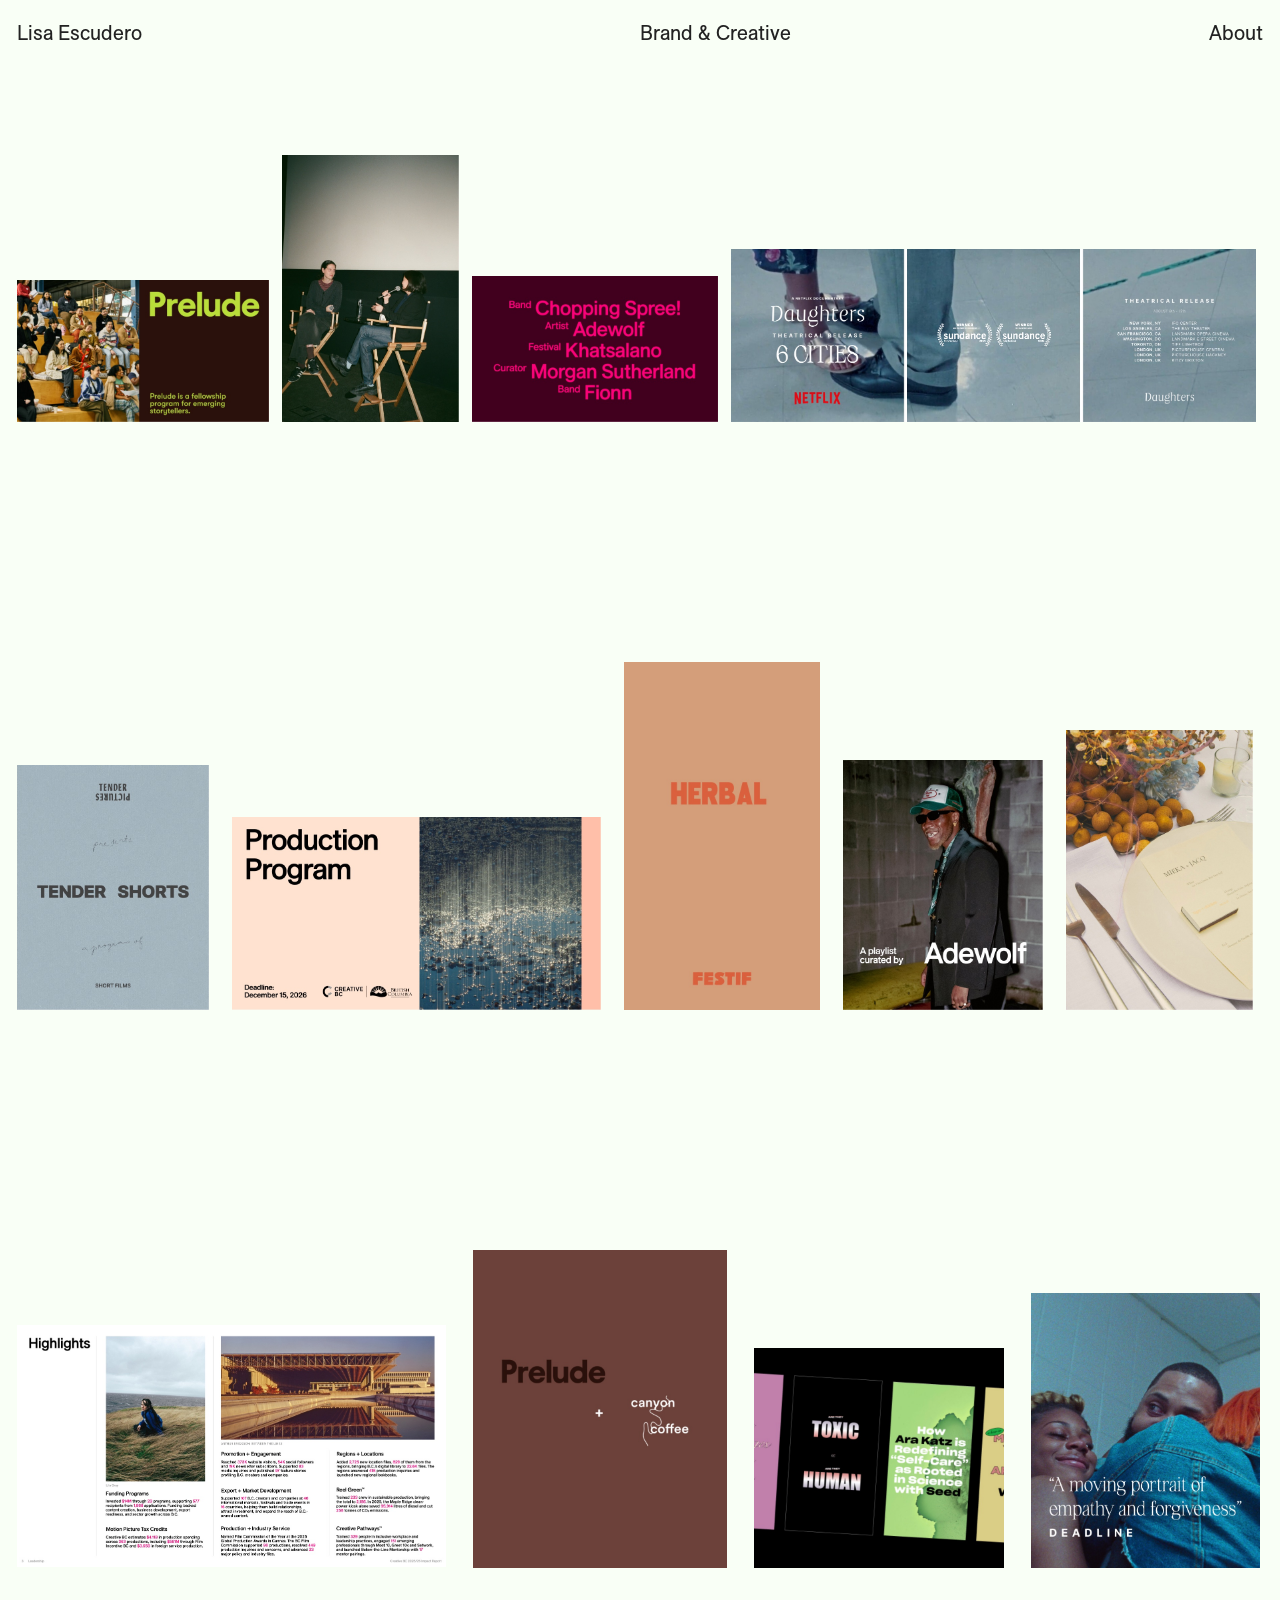
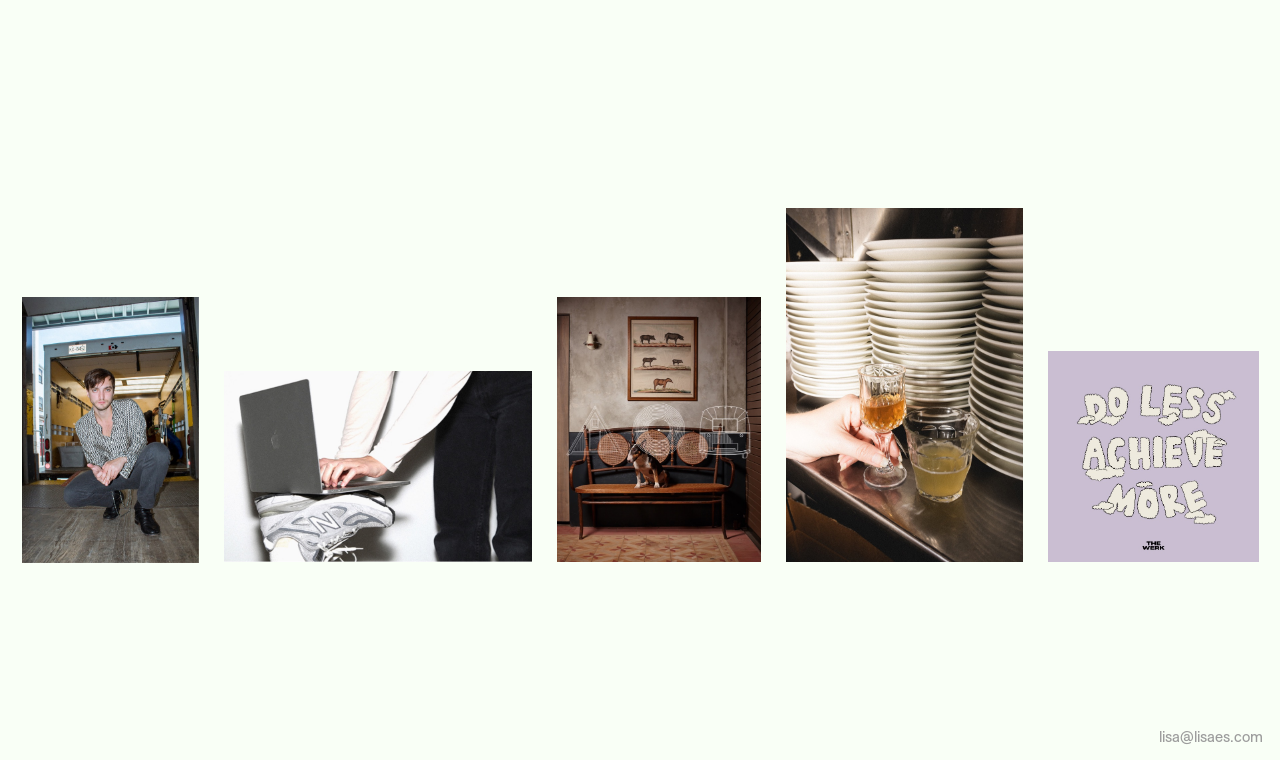
==== index.html @ 12e6ba8f "Publish site update" ====
<!doctype html>
<html lang="en">
<head>
  <meta charset="utf-8">
  <meta name="viewport" content="width=device-width, initial-scale=1">
  <meta name="robots" content="noindex, nofollow">
  <title>Lisa Escudero — Brand &amp; Creative</title>
  <meta name="description" content="Brand and creative work by Lisa Escudero.">
  <link rel="stylesheet" href="css/style.css">
</head>
<body>

  <header class="site-header">
    <a class="name" href="https://lisaes.com">Lisa Escudero</a>
    <span class="tagline">Brand &amp; Creative</span>
    <nav aria-label="Main">
      <a href="https://comms.lisaes.com/about.html">About</a>
    </nav>
  </header>

  <main>
    <!-- Tile positions mirror the Figma frame "creative.lisaes.com" (1280px wide).
         To change a tile, replace its file in images/ or edit its left/top/width/height. -->
    <div class="collage" style="aspect-ratio: 1280 / 2007.76">
      <figure class="tile" style="left:1.3281%;top:6.2258%;width:19.6875%;height:7.0726%"><img src="images/01-prelude-intro.jpg" alt="Prelude fellowship introduction card" loading="lazy"></figure>
      <figure class="tile" style="left:22.0312%;top:0.0000%;width:13.8125%;height:13.2815%"><img src="images/02-prelude-film-club.jpg" alt="Prelude Film Club conversation on stage" loading="lazy"></figure>
      <figure class="tile" style="left:36.8594%;top:6.0266%;width:19.2188%;height:7.2718%"><img src="images/03-curated-by.jpg" alt="Curated By lineup graphic" loading="lazy"></figure>
      <figure class="tile" style="left:57.0938%;top:4.6818%;width:41.0156%;height:8.6146%"><img src="images/04-daughters.jpg" alt="DAUGHTERS theatrical release grid" loading="lazy"></figure>
      <figure class="tile" style="left:1.3281%;top:30.3821%;width:14.9641%;height:12.2086%"><img src="images/05-tender-shorts.jpg" alt="Tender Shorts poster" loading="lazy"></figure>
      <figure class="tile" style="left:18.0891%;top:32.9721%;width:28.8602%;height:9.6137%"><img src="images/06-production-program.jpg" alt="Creative BC Production Program announcement" loading="lazy"></figure>
      <figure class="tile" style="left:48.7461%;top:25.2520%;width:15.3125%;height:17.3327%"><img src="images/07-festif.jpg" alt="Festif Herbal amaro post" loading="lazy"></figure>
      <figure class="tile" style="left:65.8555%;top:30.1331%;width:15.6547%;height:12.4756%"><img src="images/08-adewolf.jpg" alt="A playlist curated by Adewolf" loading="lazy"></figure>
      <figure class="tile" style="left:83.3078%;top:28.6389%;width:14.6148%;height:13.9698%"><img src="images/09-wedding-table.jpg" alt="Wedding place setting with minimal stationery" loading="lazy"></figure>
      <figure class="tile" style="left:1.3281%;top:58.2978%;width:33.5055%;height:12.0154%"><img src="images/10-impact-report.jpg" alt="Creative BC 2025/26 Impact Report highlights spread" loading="lazy"></figure>
      <figure class="tile" style="left:36.9430%;top:54.5623%;width:19.8438%;height:15.8385%"><img src="images/11-prelude-canyon.jpg" alt="Prelude and Canyon Coffee announcement" loading="lazy"></figure>
      <figure class="tile" style="left:58.8961%;top:59.4434%;width:19.5312%;height:10.9575%"><img src="images/12-the-werk.jpg" alt="The Werk social posts" loading="lazy"></figure>
      <figure class="tile" style="left:80.5367%;top:56.7040%;width:17.8906%;height:13.6969%"><img src="images/13-deadline.jpg" alt="Deadline review quote over a film still" loading="lazy"></figure>
      <figure class="tile" style="left:1.7188%;top:86.7873%;width:13.8180%;height:13.2127%"><img src="images/14-photographer.jpg" alt="Portrait crouching in a loading dock" loading="lazy"></figure>
      <figure class="tile" style="left:17.4898%;top:90.4730%;width:24.0625%;height:9.5131%"><img src="images/15-laptop.jpg" alt="Laptop on knees with sneakers" loading="lazy"></figure>
      <figure class="tile" style="left:43.5055%;top:86.7873%;width:15.9375%;height:13.1988%"><img src="images/16-portrait.jpg" alt="Portrait in a dining room" loading="lazy"></figure>
      <figure class="tile" style="left:61.3961%;top:82.3545%;width:18.5156%;height:17.6316%"><img src="images/17-canyon-coffee-apero.jpg" alt="Chloe Cooks x Canyon Coffee apero in Echo Park" loading="lazy"></figure>
      <figure class="tile" style="left:81.8648%;top:89.4768%;width:16.4844%;height:10.5092%"><img src="images/18-do-less.jpg" alt="Do Less, Achieve More graphic" loading="lazy"></figure>
    </div>
  </main>

  <footer class="site-footer">
    <a class="email" href="mailto:lisa@lisaes.com">lisa@lisaes.com</a>
  </footer>

</body>
</html>
---- css/style.css ----
/* ==========================================================
   Lisa Escudero — Brand & Creative (creative.lisaes.com)
   ========================================================== */

@font-face {
  font-family: "ES Allianz";
  src: url("ESAllianz-Regular.woff") format("woff");
  font-weight: 400;
  font-display: swap;
}
@font-face {
  font-family: "ES Allianz";
  src: url("ESAllianz-Medium.woff") format("woff");
  font-weight: 500 700;
  font-display: swap;
}

:root {
  --ink: #222;
  --muted: #9c9c9c;
  --rule: #d4d4d4;
  --bg: #f9fff6;        /* PEF / Eggshell */
  --small: 15px;
  --font: "ES Allianz", "Helvetica Neue", Helvetica, Arial, sans-serif;
}

*, *::before, *::after { box-sizing: border-box; }

body {
  margin: 0;
  background: var(--bg);
  color: var(--ink);
  font: 20px/1.2 var(--font);
  letter-spacing: 0;
  -webkit-font-smoothing: antialiased;
}

a { color: inherit; text-decoration: none; }
a:hover { text-decoration: underline; text-underline-offset: 3px; }
img { display: block; max-width: 100%; }

/* Header — same layout as comms: name | tagline on the centre line | nav */
.site-header {
  position: sticky; top: 0; z-index: 10;
  display: flex; align-items: center;
  height: 66px; padding: 0 17px;
  background: var(--bg);
}
.site-header .name    { flex: 0 0 50%; }
.site-header .tagline { flex: 1; }
.site-header nav      { display: flex; gap: 52px; }
.site-header nav a[aria-current="page"] { text-decoration: underline; text-underline-offset: 3px; }

/* Collage: every tile is placed exactly as in the Figma frame, scaled to the window width */
main { padding-top: calc(89 / 1280 * 100vw); }
.collage { position: relative; width: 100%; }
.tile { position: absolute; margin: 0; }
.tile img { width: 100%; height: 100%; object-fit: cover; }

.site-footer {
  display: flex; justify-content: flex-end;
  padding: calc(165 / 1280 * 100vw) 17px 14px;
  font-size: var(--small);
}
.site-footer .email { color: var(--muted); }

/* Phones: switch to a simple two-column grid */
@media (max-width: 760px) {
  body { font-size: 18px; }
  .site-header { padding: 0 16px; justify-content: space-between; }
  .site-header .name { flex: none; }
  .site-header .tagline { display: none; }
  .site-header nav { gap: 24px; }
  main { padding: 24px 16px 0; }
  .collage {
    aspect-ratio: auto !important;
    display: grid; grid-template-columns: 1fr 1fr; gap: 16px; align-items: end;
  }
  .tile { position: static; width: auto !important; height: auto !important; }
  .tile img { height: auto; }
  .site-footer { padding: 72px 16px 14px; }
}
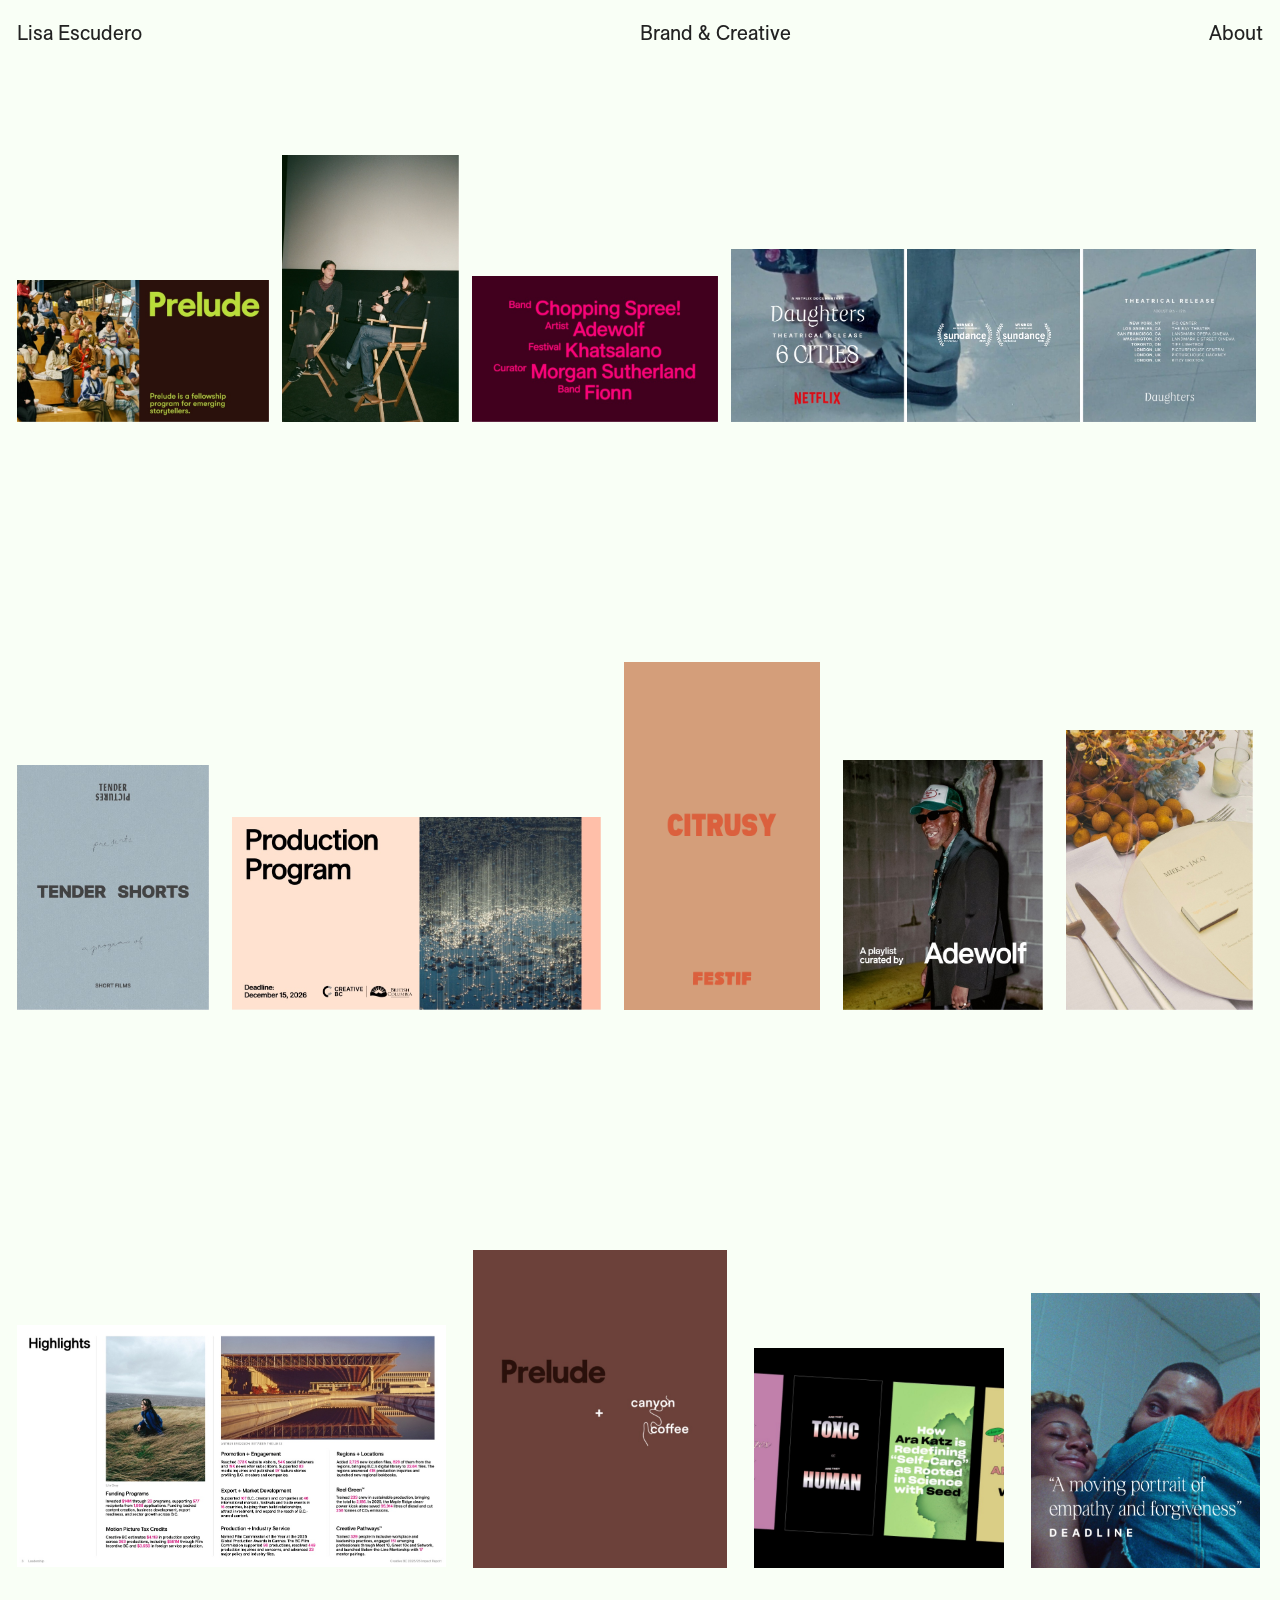
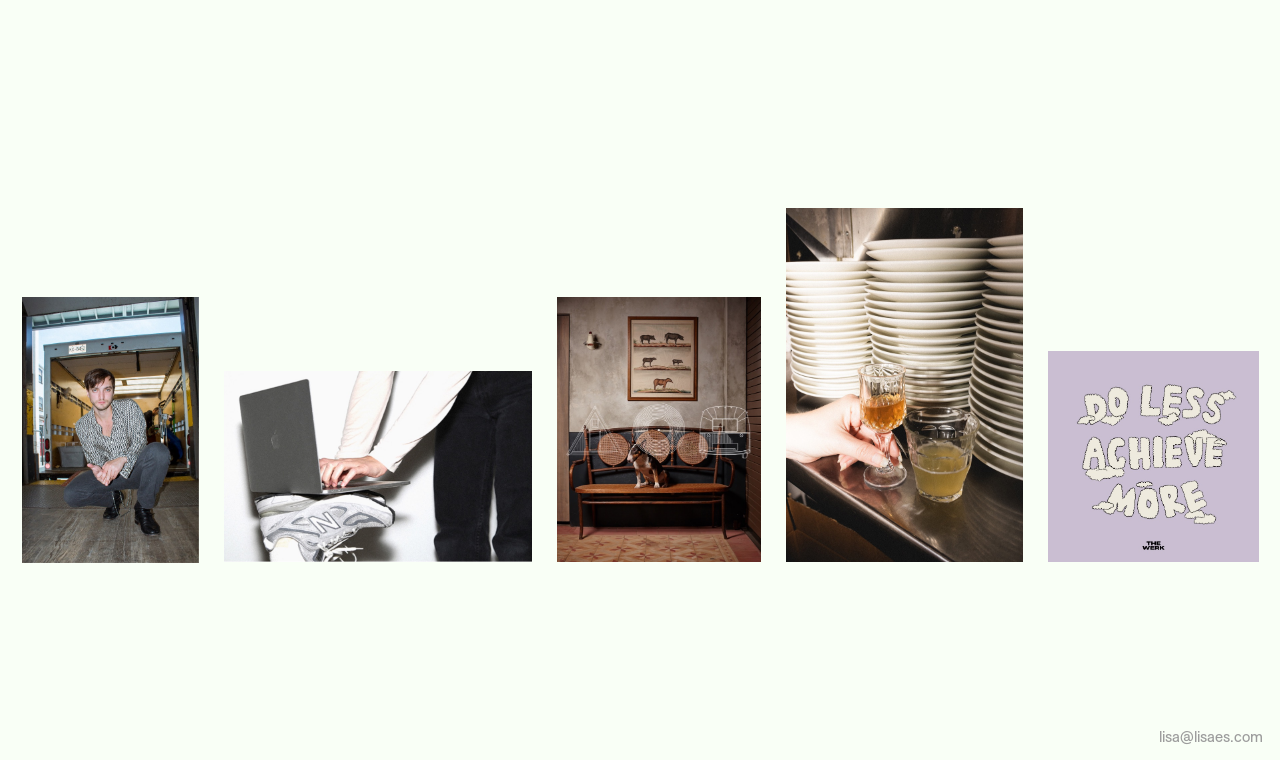
==== commit 1c4f73a7: "Publish site update" ====
--- a/index.html
+++ b/index.html
@@ -11,10 +11,10 @@
 <body>
 
   <header class="site-header">
-    <a class="name" href="https://lisaes.com">Lisa Escudero</a>
+    <a class="name" href="/">Lisa Escudero</a>
     <span class="tagline">Brand &amp; Creative</span>
     <nav aria-label="Main">
-      <a href="https://comms.lisaes.com/about.html">About</a>
+      <a href="about.html">About</a>
     </nav>
   </header>
 
@@ -28,7 +28,7 @@
       <figure class="tile" style="left:57.0938%;top:4.6818%;width:41.0156%;height:8.6146%"><img src="images/04-daughters.jpg" alt="DAUGHTERS theatrical release grid" loading="lazy"></figure>
       <figure class="tile" style="left:1.3281%;top:30.3821%;width:14.9641%;height:12.2086%"><img src="images/05-tender-shorts.jpg" alt="Tender Shorts poster" loading="lazy"></figure>
       <figure class="tile" style="left:18.0891%;top:32.9721%;width:28.8602%;height:9.6137%"><img src="images/06-production-program.jpg" alt="Creative BC Production Program announcement" loading="lazy"></figure>
-      <figure class="tile" style="left:48.7461%;top:25.2520%;width:15.3125%;height:17.3327%"><img src="images/07-festif.jpg" alt="Festif Herbal amaro post" loading="lazy"></figure>
+      <figure class="tile" style="left:48.7461%;top:25.2520%;width:15.3125%;height:17.3327%"><img src="images/07-festif.gif" alt="Festif Herbal amaro post" loading="lazy"></figure>
       <figure class="tile" style="left:65.8555%;top:30.1331%;width:15.6547%;height:12.4756%"><img src="images/08-adewolf.jpg" alt="A playlist curated by Adewolf" loading="lazy"></figure>
       <figure class="tile" style="left:83.3078%;top:28.6389%;width:14.6148%;height:13.9698%"><img src="images/09-wedding-table.jpg" alt="Wedding place setting with minimal stationery" loading="lazy"></figure>
       <figure class="tile" style="left:1.3281%;top:58.2978%;width:33.5055%;height:12.0154%"><img src="images/10-impact-report.jpg" alt="Creative BC 2025/26 Impact Report highlights spread" loading="lazy"></figure>
--- a/css/style.css
+++ b/css/style.css
@@ -12,6 +12,14 @@
   font-family: "ES Allianz";
   src: url("ESAllianz-Medium.woff") format("woff");
   font-weight: 500 700;
+  font-display: swap;
+}
+
+@font-face {
+  font-family: "ES Allianz";
+  src: url("ESAllianz-Italic.ttf") format("truetype");
+  font-weight: 400;
+  font-style: italic;
   font-display: swap;
 }
 
@@ -69,7 +77,8 @@
   body { font-size: 18px; }
   .site-header { padding: 0 16px; justify-content: space-between; }
   .site-header .name { flex: none; }
-  .site-header .tagline { display: none; }
+  .site-header { gap: 12px; font-size: 16px; }
+  .site-header .tagline { flex: 1; text-align: center; }
   .site-header nav { gap: 24px; }
   main { padding: 24px 16px 0; }
   .collage {
@@ -80,3 +89,27 @@
   .tile img { height: auto; }
   .site-footer { padding: 72px 16px 14px; }
 }
+
+/* ---------- About page (matches the Figma frame "creative.lisaes.com/about") ---------- */
+.about .section {
+  display: grid;
+  grid-template-columns: 50% 1fr;
+  padding: 106px 11px 120px;
+  margin: 0 -11px;
+}
+.about { padding-left: 11px; padding-right: 11px; }
+.about .section + .section { border-top: 1px solid var(--rule); }
+.labels { display: flex; flex-direction: column; gap: 14px; align-items: flex-start; }
+.label { display: inline-flex; align-items: center; gap: 9px; font-size: var(--small); }
+.label::before { content: ""; width: 7px; height: 7px; background: #7a1e1e; flex: none; }
+.label-sand::before { background: #e6d9b3; }
+.cv-list, .plain-list { list-style: none; margin: 0; padding: 0; }
+.cv-list li { font-size: 18px; line-height: 2; }
+.plain-list li { font-size: 20px; line-height: 1.2; }
+.muted { color: var(--muted); }
+.site-header .tagline:hover { text-decoration: underline; text-underline-offset: 3px; }
+
+@media (max-width: 760px) {
+  .about .section { grid-template-columns: 1fr; row-gap: 24px; padding: 56px 16px 64px; margin: 0 -16px; }
+  .about { padding-left: 16px; padding-right: 16px; }
+}
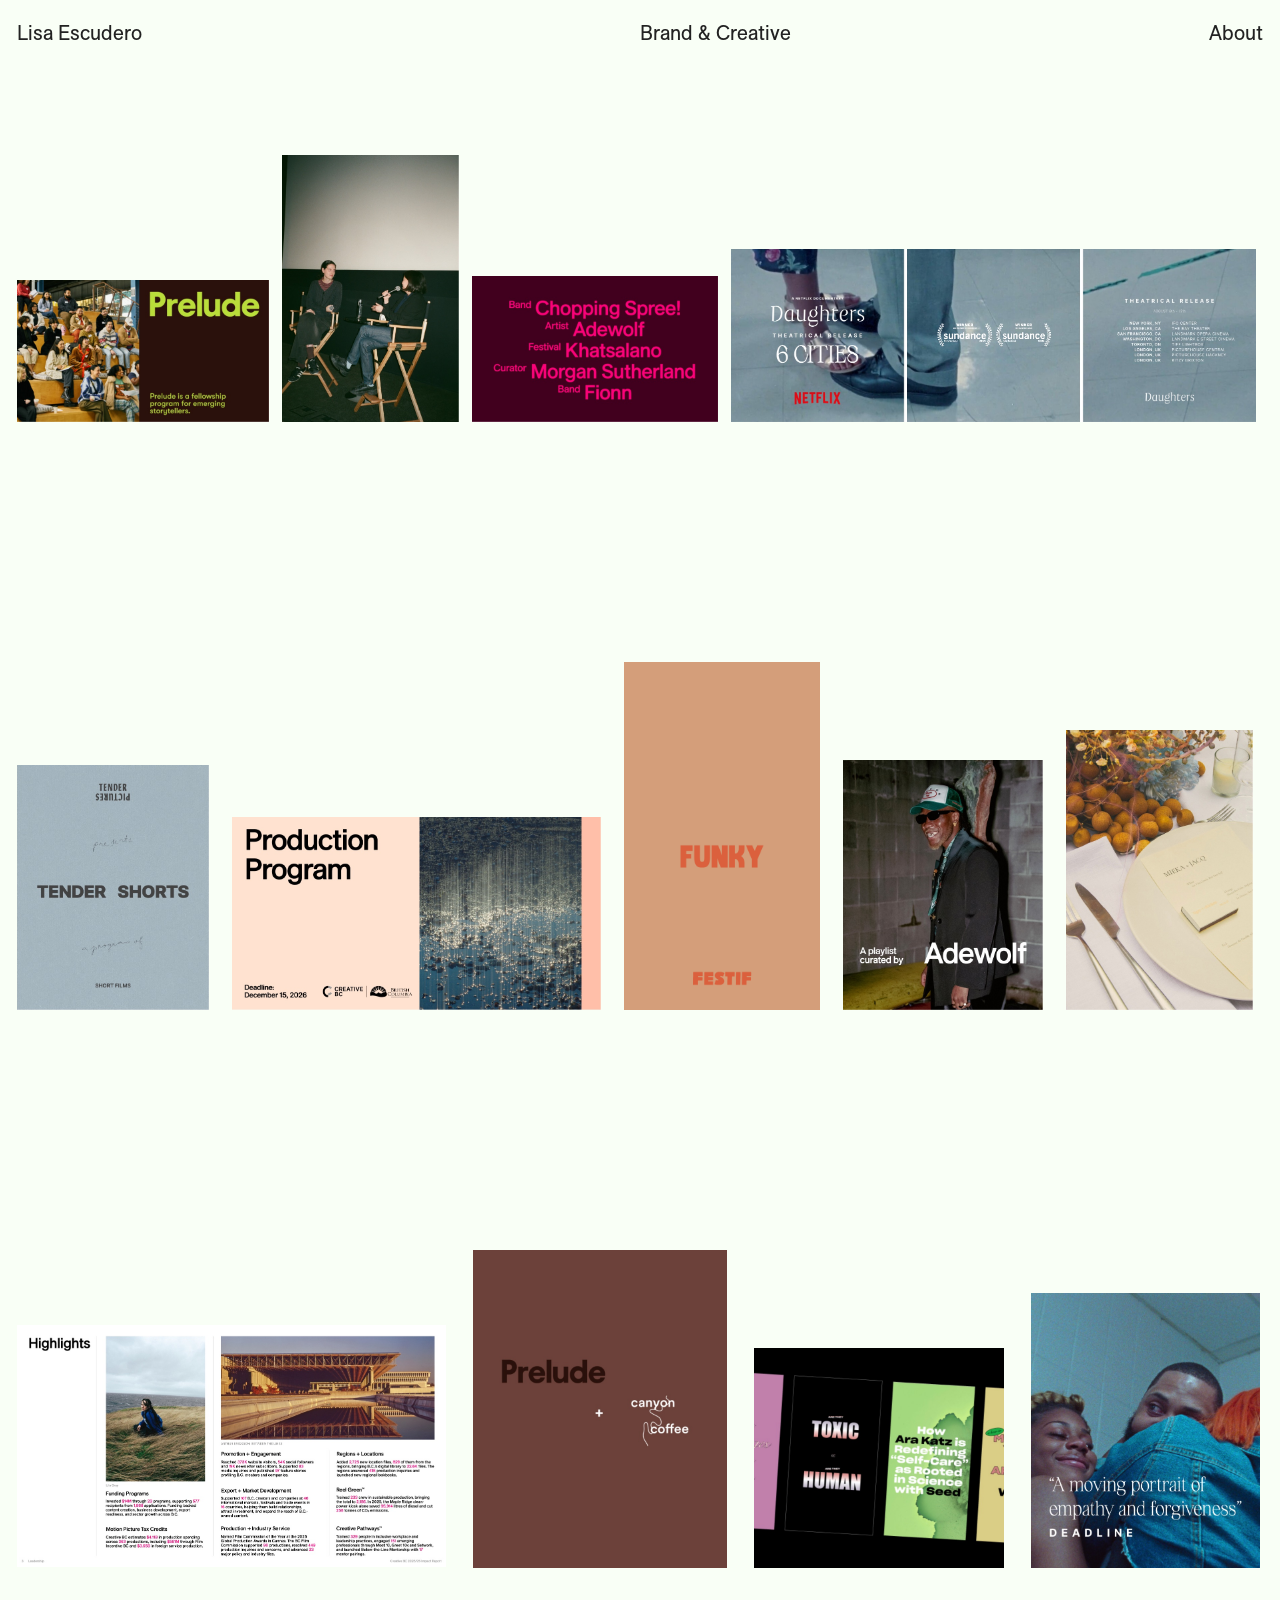
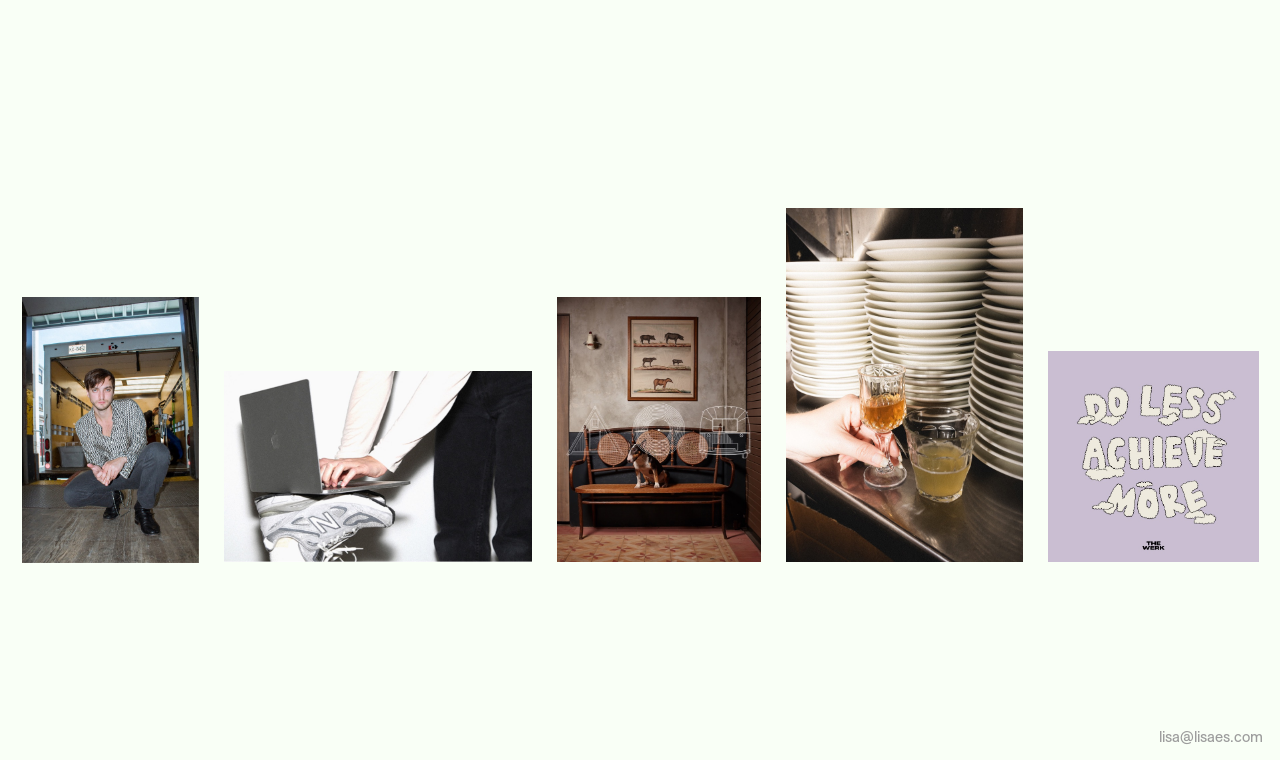
==== commit 9b57270b: "Publish site update" ====
--- a/index.html
+++ b/index.html
@@ -19,27 +19,26 @@
   </header>
 
   <main>
-    <!-- Tile positions mirror the Figma frame "creative.lisaes.com" (1280px wide).
-         To change a tile, replace its file in images/ or edit its left/top/width/height. -->
+    <!-- Generated by tools/make-collage.py — edit descriptions in descriptions.txt -->
     <div class="collage" style="aspect-ratio: 1280 / 2007.76">
-      <figure class="tile" style="left:1.3281%;top:6.2258%;width:19.6875%;height:7.0726%"><img src="images/01-prelude-intro.jpg" alt="Prelude fellowship introduction card" loading="lazy"></figure>
-      <figure class="tile" style="left:22.0312%;top:0.0000%;width:13.8125%;height:13.2815%"><img src="images/02-prelude-film-club.jpg" alt="Prelude Film Club conversation on stage" loading="lazy"></figure>
-      <figure class="tile" style="left:36.8594%;top:6.0266%;width:19.2188%;height:7.2718%"><img src="images/03-curated-by.jpg" alt="Curated By lineup graphic" loading="lazy"></figure>
-      <figure class="tile" style="left:57.0938%;top:4.6818%;width:41.0156%;height:8.6146%"><img src="images/04-daughters.jpg" alt="DAUGHTERS theatrical release grid" loading="lazy"></figure>
-      <figure class="tile" style="left:1.3281%;top:30.3821%;width:14.9641%;height:12.2086%"><img src="images/05-tender-shorts.jpg" alt="Tender Shorts poster" loading="lazy"></figure>
-      <figure class="tile" style="left:18.0891%;top:32.9721%;width:28.8602%;height:9.6137%"><img src="images/06-production-program.jpg" alt="Creative BC Production Program announcement" loading="lazy"></figure>
-      <figure class="tile" style="left:48.7461%;top:25.2520%;width:15.3125%;height:17.3327%"><img src="images/07-festif.gif" alt="Festif Herbal amaro post" loading="lazy"></figure>
-      <figure class="tile" style="left:65.8555%;top:30.1331%;width:15.6547%;height:12.4756%"><img src="images/08-adewolf.jpg" alt="A playlist curated by Adewolf" loading="lazy"></figure>
-      <figure class="tile" style="left:83.3078%;top:28.6389%;width:14.6148%;height:13.9698%"><img src="images/09-wedding-table.jpg" alt="Wedding place setting with minimal stationery" loading="lazy"></figure>
-      <figure class="tile" style="left:1.3281%;top:58.2978%;width:33.5055%;height:12.0154%"><img src="images/10-impact-report.jpg" alt="Creative BC 2025/26 Impact Report highlights spread" loading="lazy"></figure>
-      <figure class="tile" style="left:36.9430%;top:54.5623%;width:19.8438%;height:15.8385%"><img src="images/11-prelude-canyon.jpg" alt="Prelude and Canyon Coffee announcement" loading="lazy"></figure>
-      <figure class="tile" style="left:58.8961%;top:59.4434%;width:19.5312%;height:10.9575%"><img src="images/12-the-werk.jpg" alt="The Werk social posts" loading="lazy"></figure>
-      <figure class="tile" style="left:80.5367%;top:56.7040%;width:17.8906%;height:13.6969%"><img src="images/13-deadline.jpg" alt="Deadline review quote over a film still" loading="lazy"></figure>
-      <figure class="tile" style="left:1.7188%;top:86.7873%;width:13.8180%;height:13.2127%"><img src="images/14-photographer.jpg" alt="Portrait crouching in a loading dock" loading="lazy"></figure>
-      <figure class="tile" style="left:17.4898%;top:90.4730%;width:24.0625%;height:9.5131%"><img src="images/15-laptop.jpg" alt="Laptop on knees with sneakers" loading="lazy"></figure>
-      <figure class="tile" style="left:43.5055%;top:86.7873%;width:15.9375%;height:13.1988%"><img src="images/16-portrait.jpg" alt="Portrait in a dining room" loading="lazy"></figure>
-      <figure class="tile" style="left:61.3961%;top:82.3545%;width:18.5156%;height:17.6316%"><img src="images/17-canyon-coffee-apero.jpg" alt="Chloe Cooks x Canyon Coffee apero in Echo Park" loading="lazy"></figure>
-      <figure class="tile" style="left:81.8648%;top:89.4768%;width:16.4844%;height:10.5092%"><img src="images/18-do-less.jpg" alt="Do Less, Achieve More graphic" loading="lazy"></figure>
+      <a class="tile" href="images/01-prelude-intro.jpg" style="left:1.3281%;top:6.2258%;width:19.6875%;height:7.0726%" data-index="0" data-description=""><img src="images/01-prelude-intro.jpg" alt="Prelude fellowship introduction card" loading="lazy"></a>
+      <a class="tile" href="images/02-prelude-film-club.jpg" style="left:22.0312%;top:0.0000%;width:13.8125%;height:13.2815%" data-index="1" data-description=""><img src="images/02-prelude-film-club.jpg" alt="Prelude Film Club conversation on stage" loading="lazy"></a>
+      <a class="tile" href="images/03-curated-by.jpg" style="left:36.8594%;top:6.0266%;width:19.2188%;height:7.2718%" data-index="2" data-description=""><img src="images/03-curated-by.jpg" alt="Curated By lineup graphic" loading="lazy"></a>
+      <a class="tile" href="images/04-daughters.jpg" style="left:57.0938%;top:4.6818%;width:41.0156%;height:8.6146%" data-index="3" data-description=""><img src="images/04-daughters.jpg" alt="DAUGHTERS theatrical release grid" loading="lazy"></a>
+      <a class="tile" href="images/05-tender-shorts.jpg" style="left:1.3281%;top:30.3821%;width:14.9641%;height:12.2086%" data-index="4" data-description=""><img src="images/05-tender-shorts.jpg" alt="Tender Shorts poster" loading="lazy"></a>
+      <a class="tile" href="images/06-production-program.jpg" style="left:18.0891%;top:32.9721%;width:28.8602%;height:9.6137%" data-index="5" data-description=""><img src="images/06-production-program.jpg" alt="Creative BC Production Program announcement" loading="lazy"></a>
+      <a class="tile" href="images/07-festif.gif" style="left:48.7461%;top:25.2520%;width:15.3125%;height:17.3327%" data-index="6" data-description=""><img src="images/07-festif.gif" alt="Festif amaro flavours animation" loading="lazy"></a>
+      <a class="tile" href="images/08-adewolf.jpg" style="left:65.8555%;top:30.1331%;width:15.6547%;height:12.4756%" data-index="7" data-description=""><img src="images/08-adewolf.jpg" alt="A playlist curated by Adewolf" loading="lazy"></a>
+      <a class="tile" href="images/09-wedding-table.jpg" style="left:83.3078%;top:28.6389%;width:14.6148%;height:13.9698%" data-index="8" data-description=""><img src="images/09-wedding-table.jpg" alt="Wedding place setting with minimal stationery" loading="lazy"></a>
+      <a class="tile" href="images/10-impact-report.jpg" style="left:1.3281%;top:58.2978%;width:33.5055%;height:12.0154%" data-index="9" data-description=""><img src="images/10-impact-report.jpg" alt="Creative BC 2025/26 Impact Report highlights spread" loading="lazy"></a>
+      <a class="tile" href="images/11-prelude-canyon.jpg" style="left:36.9430%;top:54.5623%;width:19.8438%;height:15.8385%" data-index="10" data-description=""><img src="images/11-prelude-canyon.jpg" alt="Prelude and Canyon Coffee announcement" loading="lazy"></a>
+      <a class="tile" href="images/12-the-werk.jpg" style="left:58.8961%;top:59.4434%;width:19.5312%;height:10.9575%" data-index="11" data-description=""><img src="images/12-the-werk.jpg" alt="The Werk social posts" loading="lazy"></a>
+      <a class="tile" href="images/13-deadline.jpg" style="left:80.5367%;top:56.7040%;width:17.8906%;height:13.6969%" data-index="12" data-description=""><img src="images/13-deadline.jpg" alt="Deadline review quote over a film still" loading="lazy"></a>
+      <a class="tile" href="images/14-photographer.jpg" style="left:1.7188%;top:86.7873%;width:13.8180%;height:13.2127%" data-index="13" data-description=""><img src="images/14-photographer.jpg" alt="Portrait crouching in a loading dock" loading="lazy"></a>
+      <a class="tile" href="images/15-laptop.jpg" style="left:17.4898%;top:90.4730%;width:24.0625%;height:9.5131%" data-index="14" data-description=""><img src="images/15-laptop.jpg" alt="Laptop on knees with sneakers" loading="lazy"></a>
+      <a class="tile" href="images/16-portrait.jpg" style="left:43.5055%;top:86.7873%;width:15.9375%;height:13.1988%" data-index="15" data-description=""><img src="images/16-portrait.jpg" alt="Portrait in a dining room" loading="lazy"></a>
+      <a class="tile" href="images/17-canyon-coffee-apero.jpg" style="left:61.3961%;top:82.3545%;width:18.5156%;height:17.6316%" data-index="16" data-description=""><img src="images/17-canyon-coffee-apero.jpg" alt="Chloe Cooks x Canyon Coffee apero in Echo Park" loading="lazy"></a>
+      <a class="tile" href="images/18-do-less.jpg" style="left:81.8648%;top:89.4768%;width:16.4844%;height:10.5092%" data-index="17" data-description=""><img src="images/18-do-less.jpg" alt="Do Less, Achieve More graphic" loading="lazy"></a>
     </div>
   </main>
 
@@ -47,5 +46,6 @@
     <a class="email" href="mailto:lisa@lisaes.com">lisa@lisaes.com</a>
   </footer>
 
+  <script src="js/lightbox.js" defer></script>
 </body>
 </html>
--- a/css/style.css
+++ b/css/style.css
@@ -113,3 +113,68 @@
   .about .section { grid-template-columns: 1fr; row-gap: 24px; padding: 56px 16px 64px; margin: 0 -16px; }
   .about { padding-left: 16px; padding-right: 16px; }
 }
+
+/* ---------- Lightbox (Figma frame "CreativeLightbox") ---------- */
+.tile { display: block; cursor: zoom-in; }
+html.lb-open { overflow: hidden; }
+
+.lightbox {
+  position: fixed;
+  top: 66px; left: 0; right: 0; bottom: 0;   /* the site header stays visible above it */
+  z-index: 20;
+  background: var(--bg);
+}
+.lightbox[hidden] { display: none; }
+
+.lb-stage {
+  position: absolute;
+  top: 34px; bottom: 54px;                    /* image sits 100px from the top of the window */
+  left: 50px; right: 50px;
+  display: flex; justify-content: center; align-items: center;   /* tall images fill the height; wide ones sit centred */
+}
+.lb-figure { position: relative; margin: 0; }
+.lb-img {
+  display: block;
+  max-height: calc(100vh - 66px - 34px - 54px);   /* window minus header and top/bottom space */
+  max-width: calc(100vw - 2 * (185px + 19px + 50px)); /* leave room for the description */
+  width: auto; height: auto;
+  object-fit: contain;
+}
+.lb-caption {
+  position: absolute;
+  left: calc(100% + 19px);
+  bottom: 0;
+  width: 185px;
+  font-size: 16px;
+  line-height: 1.1;
+  color: #000;
+}
+
+.lb-prev, .lb-next, .lb-close {
+  position: absolute;
+  background: none; border: 0; padding: 0; margin: 0;
+  color: #c8c8c8;            /* Utility Colours / Mid-Grey */
+  cursor: pointer;
+  font: inherit;
+}
+.lb-prev, .lb-next { top: 50%; width: 44px; height: 44px; margin-top: -55px; display: grid; place-items: center; }
+.lb-prev { left: 0; }
+.lb-next { right: 0; }
+.lb-prev svg { transform: scaleX(-1); }
+.lb-prev:hover, .lb-next:hover, .lb-close:hover { color: var(--ink); }
+.lb-prev:focus-visible, .lb-next:focus-visible, .lb-close:focus-visible { outline: 1px solid var(--ink); outline-offset: 2px; }
+
+/* Close is not in the design, so it stays out of sight until reached by keyboard */
+.lb-close { top: 8px; right: 17px; font-size: var(--small); color: var(--muted); opacity: 0; }
+.lb-close:focus-visible { opacity: 1; }
+.lb-count { position: absolute; width: 1px; height: 1px; overflow: hidden; clip: rect(0 0 0 0); }
+
+@media (max-width: 760px) {
+  .lightbox { top: 66px; }
+  .lb-stage { left: 16px; right: 16px; top: 16px; bottom: 16px; align-items: center; }
+  .lb-figure { max-width: 100%; }
+  .lb-img { max-width: 100%; max-height: calc(100vh - 66px - 32px - 80px); }
+  .lb-caption { position: static; width: auto; margin-top: 12px; }
+  .lb-prev, .lb-next { margin-top: -22px; }
+  .lb-prev { left: -6px; } .lb-next { right: -6px; }
+}
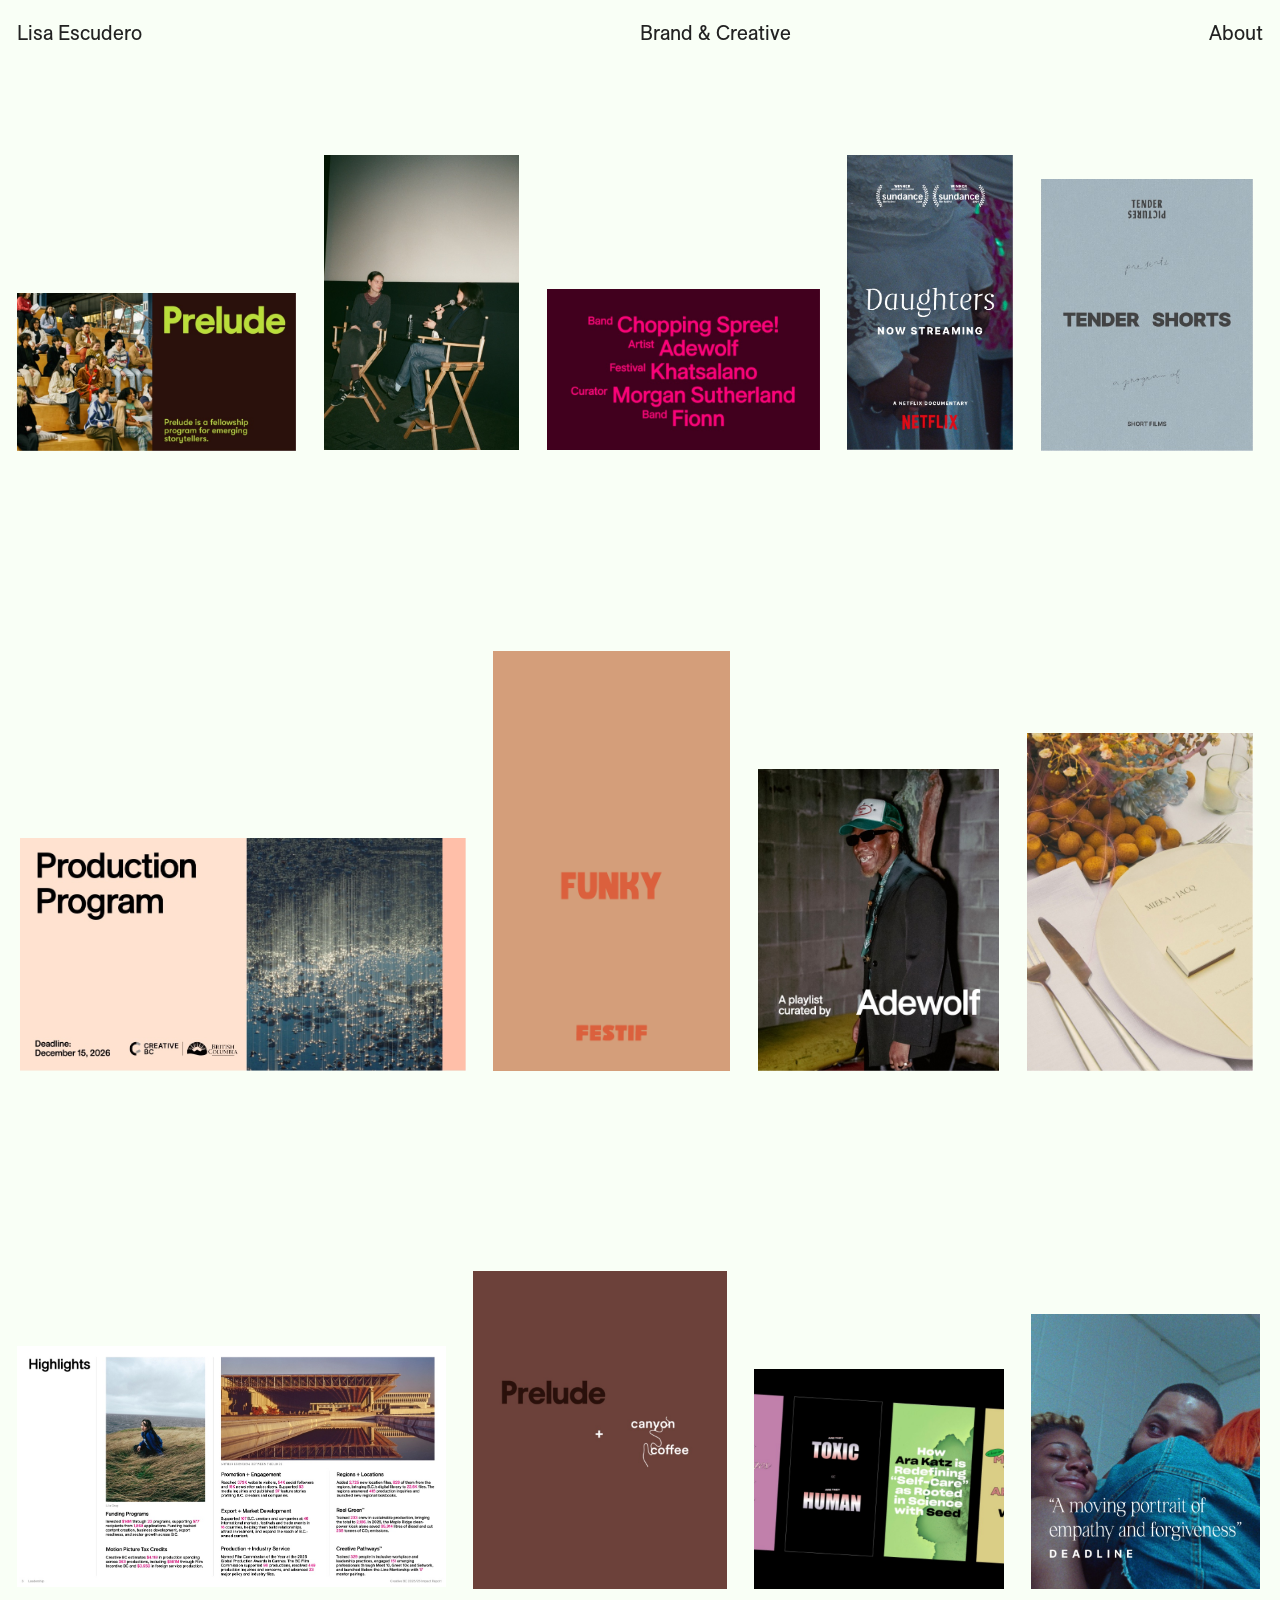
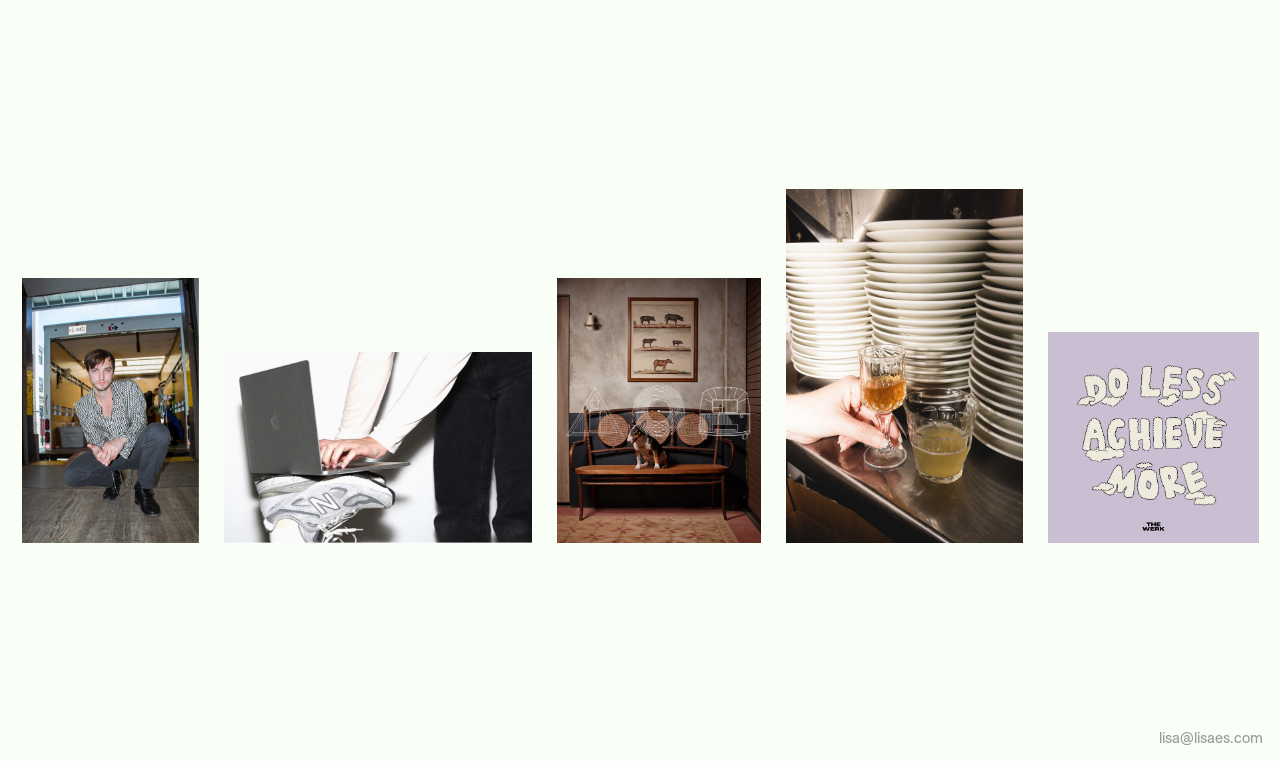
==== commit 69548aab: "Publish site update" ====
--- a/index.html
+++ b/index.html
@@ -5,6 +5,8 @@
   <meta name="viewport" content="width=device-width, initial-scale=1">
   <meta name="robots" content="noindex, nofollow">
   <title>Lisa Escudero — Brand &amp; Creative</title>
+  <link rel="icon" type="image/png" href="/images/favicon.png">
+  <link rel="apple-touch-icon" href="/images/apple-touch-icon.png">
   <meta name="description" content="Brand and creative work by Lisa Escudero.">
   <link rel="stylesheet" href="css/style.css">
 </head>
@@ -20,25 +22,25 @@
 
   <main>
     <!-- Generated by tools/make-collage.py — edit descriptions in descriptions.txt -->
-    <div class="collage" style="aspect-ratio: 1280 / 2007.76">
-      <a class="tile" href="images/01-prelude-intro.jpg" style="left:1.3281%;top:6.2258%;width:19.6875%;height:7.0726%" data-index="0" data-description=""><img src="images/01-prelude-intro.jpg" alt="Prelude fellowship introduction card" loading="lazy"></a>
-      <a class="tile" href="images/02-prelude-film-club.jpg" style="left:22.0312%;top:0.0000%;width:13.8125%;height:13.2815%" data-index="1" data-description=""><img src="images/02-prelude-film-club.jpg" alt="Prelude Film Club conversation on stage" loading="lazy"></a>
-      <a class="tile" href="images/03-curated-by.jpg" style="left:36.8594%;top:6.0266%;width:19.2188%;height:7.2718%" data-index="2" data-description=""><img src="images/03-curated-by.jpg" alt="Curated By lineup graphic" loading="lazy"></a>
-      <a class="tile" href="images/04-daughters.jpg" style="left:57.0938%;top:4.6818%;width:41.0156%;height:8.6146%" data-index="3" data-description=""><img src="images/04-daughters.jpg" alt="DAUGHTERS theatrical release grid" loading="lazy"></a>
-      <a class="tile" href="images/05-tender-shorts.jpg" style="left:1.3281%;top:30.3821%;width:14.9641%;height:12.2086%" data-index="4" data-description=""><img src="images/05-tender-shorts.jpg" alt="Tender Shorts poster" loading="lazy"></a>
-      <a class="tile" href="images/06-production-program.jpg" style="left:18.0891%;top:32.9721%;width:28.8602%;height:9.6137%" data-index="5" data-description=""><img src="images/06-production-program.jpg" alt="Creative BC Production Program announcement" loading="lazy"></a>
-      <a class="tile" href="images/07-festif.gif" style="left:48.7461%;top:25.2520%;width:15.3125%;height:17.3327%" data-index="6" data-description=""><img src="images/07-festif.gif" alt="Festif amaro flavours animation" loading="lazy"></a>
-      <a class="tile" href="images/08-adewolf.jpg" style="left:65.8555%;top:30.1331%;width:15.6547%;height:12.4756%" data-index="7" data-description=""><img src="images/08-adewolf.jpg" alt="A playlist curated by Adewolf" loading="lazy"></a>
-      <a class="tile" href="images/09-wedding-table.jpg" style="left:83.3078%;top:28.6389%;width:14.6148%;height:13.9698%" data-index="8" data-description=""><img src="images/09-wedding-table.jpg" alt="Wedding place setting with minimal stationery" loading="lazy"></a>
-      <a class="tile" href="images/10-impact-report.jpg" style="left:1.3281%;top:58.2978%;width:33.5055%;height:12.0154%" data-index="9" data-description=""><img src="images/10-impact-report.jpg" alt="Creative BC 2025/26 Impact Report highlights spread" loading="lazy"></a>
-      <a class="tile" href="images/11-prelude-canyon.jpg" style="left:36.9430%;top:54.5623%;width:19.8438%;height:15.8385%" data-index="10" data-description=""><img src="images/11-prelude-canyon.jpg" alt="Prelude and Canyon Coffee announcement" loading="lazy"></a>
-      <a class="tile" href="images/12-the-werk.jpg" style="left:58.8961%;top:59.4434%;width:19.5312%;height:10.9575%" data-index="11" data-description=""><img src="images/12-the-werk.jpg" alt="The Werk social posts" loading="lazy"></a>
-      <a class="tile" href="images/13-deadline.jpg" style="left:80.5367%;top:56.7040%;width:17.8906%;height:13.6969%" data-index="12" data-description=""><img src="images/13-deadline.jpg" alt="Deadline review quote over a film still" loading="lazy"></a>
-      <a class="tile" href="images/14-photographer.jpg" style="left:1.7188%;top:86.7873%;width:13.8180%;height:13.2127%" data-index="13" data-description=""><img src="images/14-photographer.jpg" alt="Portrait crouching in a loading dock" loading="lazy"></a>
-      <a class="tile" href="images/15-laptop.jpg" style="left:17.4898%;top:90.4730%;width:24.0625%;height:9.5131%" data-index="14" data-description=""><img src="images/15-laptop.jpg" alt="Laptop on knees with sneakers" loading="lazy"></a>
-      <a class="tile" href="images/16-portrait.jpg" style="left:43.5055%;top:86.7873%;width:15.9375%;height:13.1988%" data-index="15" data-description=""><img src="images/16-portrait.jpg" alt="Portrait in a dining room" loading="lazy"></a>
-      <a class="tile" href="images/17-canyon-coffee-apero.jpg" style="left:61.3961%;top:82.3545%;width:18.5156%;height:17.6316%" data-index="16" data-description=""><img src="images/17-canyon-coffee-apero.jpg" alt="Chloe Cooks x Canyon Coffee apero in Echo Park" loading="lazy"></a>
-      <a class="tile" href="images/18-do-less.jpg" style="left:81.8648%;top:89.4768%;width:16.4844%;height:10.5092%" data-index="17" data-description=""><img src="images/18-do-less.jpg" alt="Do Less, Achieve More graphic" loading="lazy"></a>
+    <div class="collage" style="aspect-ratio: 1280 / 1988.51">
+      <a class="tile" href="images/01-prelude-intro.jpg" style="left:1.3281%;top:6.9600%;width:21.8109%;height:7.9014%" data-index="0" data-description=""><img src="images/01-prelude-intro.jpg" alt="Prelude fellowship introduction card" loading="lazy"></a>
+      <a class="tile" href="images/02-prelude-film-club.jpg" style="left:25.2883%;top:0.0000%;width:15.2930%;height:14.8478%" data-index="1" data-description=""><img src="images/02-prelude-film-club.jpg" alt="Prelude Film Club conversation on stage" loading="lazy"></a>
+      <a class="tile" href="images/03-curated-by.jpg" style="left:42.7438%;top:6.7372%;width:21.3031%;height:8.1202%" data-index="2" data-description=""><img src="images/03-curated-by.jpg" alt="Curated By lineup graphic" loading="lazy"></a>
+      <a class="tile" href="images/04-daughters-now-streaming.jpg" style="left:66.1852%;top:0.0000%;width:12.9828%;height:14.8569%" data-index="3" data-description=""><img src="images/04-daughters-now-streaming.jpg" alt="DAUGHTERS now streaming on Netflix" loading="lazy"></a>
+      <a class="tile" href="images/05-tender-shorts.jpg" style="left:81.3227%;top:1.2250%;width:16.5680%;height:13.6479%" data-index="4" data-description=""><img src="images/05-tender-shorts.jpg" alt="Tender Shorts poster" loading="lazy"></a>
+      <a class="tile" href="images/06-production-program.jpg" style="left:1.5625%;top:34.3358%;width:34.8227%;height:11.7123%" data-index="5" data-description=""><img src="images/06-production-program.jpg" alt="Creative BC Production Program announcement" loading="lazy"></a>
+      <a class="tile" href="images/07-festif.gif" style="left:38.5539%;top:24.9307%;width:18.4641%;height:21.1299%" data-index="6" data-description=""><img src="images/07-festif.gif" alt="Festif amaro flavours animation" loading="lazy"></a>
+      <a class="tile" href="images/08-adewolf.jpg" style="left:59.1977%;top:30.8769%;width:18.8891%;height:15.1988%" data-index="7" data-description=""><img src="images/08-adewolf.jpg" alt="A playlist curated by Adewolf" loading="lazy"></a>
+      <a class="tile" href="images/09-wedding-table.jpg" style="left:80.2555%;top:29.0569%;width:17.6344%;height:17.0193%" data-index="8" data-description=""><img src="images/09-wedding-table.jpg" alt="Wedding place setting with minimal stationery" loading="lazy"></a>
+      <a class="tile" href="images/10-impact-report.jpg" style="left:1.3281%;top:59.9057%;width:33.5055%;height:12.1317%" data-index="9" data-description=""><img src="images/10-impact-report.jpg" alt="Creative BC 2025/26 Impact Report highlights spread" loading="lazy"></a>
+      <a class="tile" href="images/11-prelude-canyon.jpg" style="left:36.9430%;top:56.1340%;width:19.8438%;height:15.9919%" data-index="10" data-description=""><img src="images/11-prelude-canyon.jpg" alt="Prelude and Canyon Coffee announcement" loading="lazy"></a>
+      <a class="tile" href="images/12-the-werk.jpg" style="left:58.8961%;top:61.0623%;width:19.5312%;height:11.0636%" data-index="11" data-description=""><img src="images/12-the-werk.jpg" alt="The Werk social posts" loading="lazy"></a>
+      <a class="tile" href="images/13-deadline.jpg" style="left:80.5367%;top:58.2964%;width:17.8906%;height:13.8295%" data-index="12" data-description=""><img src="images/13-deadline.jpg" alt="Deadline review quote over a film still" loading="lazy"></a>
+      <a class="tile" href="images/14-photographer.jpg" style="left:1.7188%;top:86.6594%;width:13.8180%;height:13.3406%" data-index="13" data-description=""><img src="images/14-photographer.jpg" alt="Portrait crouching in a loading dock" loading="lazy"></a>
+      <a class="tile" href="images/15-laptop.jpg" style="left:17.4898%;top:90.3807%;width:24.0625%;height:9.6052%" data-index="14" data-description=""><img src="images/15-laptop.jpg" alt="Laptop on knees with sneakers" loading="lazy"></a>
+      <a class="tile" href="images/16-portrait.jpg" style="left:43.5055%;top:86.6594%;width:15.9375%;height:13.3266%" data-index="15" data-description=""><img src="images/16-portrait.jpg" alt="Portrait in a dining room" loading="lazy"></a>
+      <a class="tile" href="images/17-canyon-coffee-apero.jpg" style="left:61.3961%;top:82.1836%;width:18.5156%;height:17.8023%" data-index="16" data-description=""><img src="images/17-canyon-coffee-apero.jpg" alt="Chloe Cooks x Canyon Coffee apero in Echo Park" loading="lazy"></a>
+      <a class="tile" href="images/18-do-less.jpg" style="left:81.8648%;top:89.3750%;width:16.4844%;height:10.6110%" data-index="17" data-description=""><img src="images/18-do-less.jpg" alt="Do Less, Achieve More graphic" loading="lazy"></a>
     </div>
   </main>
 
--- a/css/style.css
+++ b/css/style.css
@@ -67,7 +67,7 @@
 
 .site-footer {
   display: flex; justify-content: flex-end;
-  padding: calc(165 / 1280 * 100vw) 17px 14px;
+  padding: calc(185 / 1280 * 100vw) 17px 14px;
   font-size: var(--small);
 }
 .site-footer .email { color: var(--muted); }
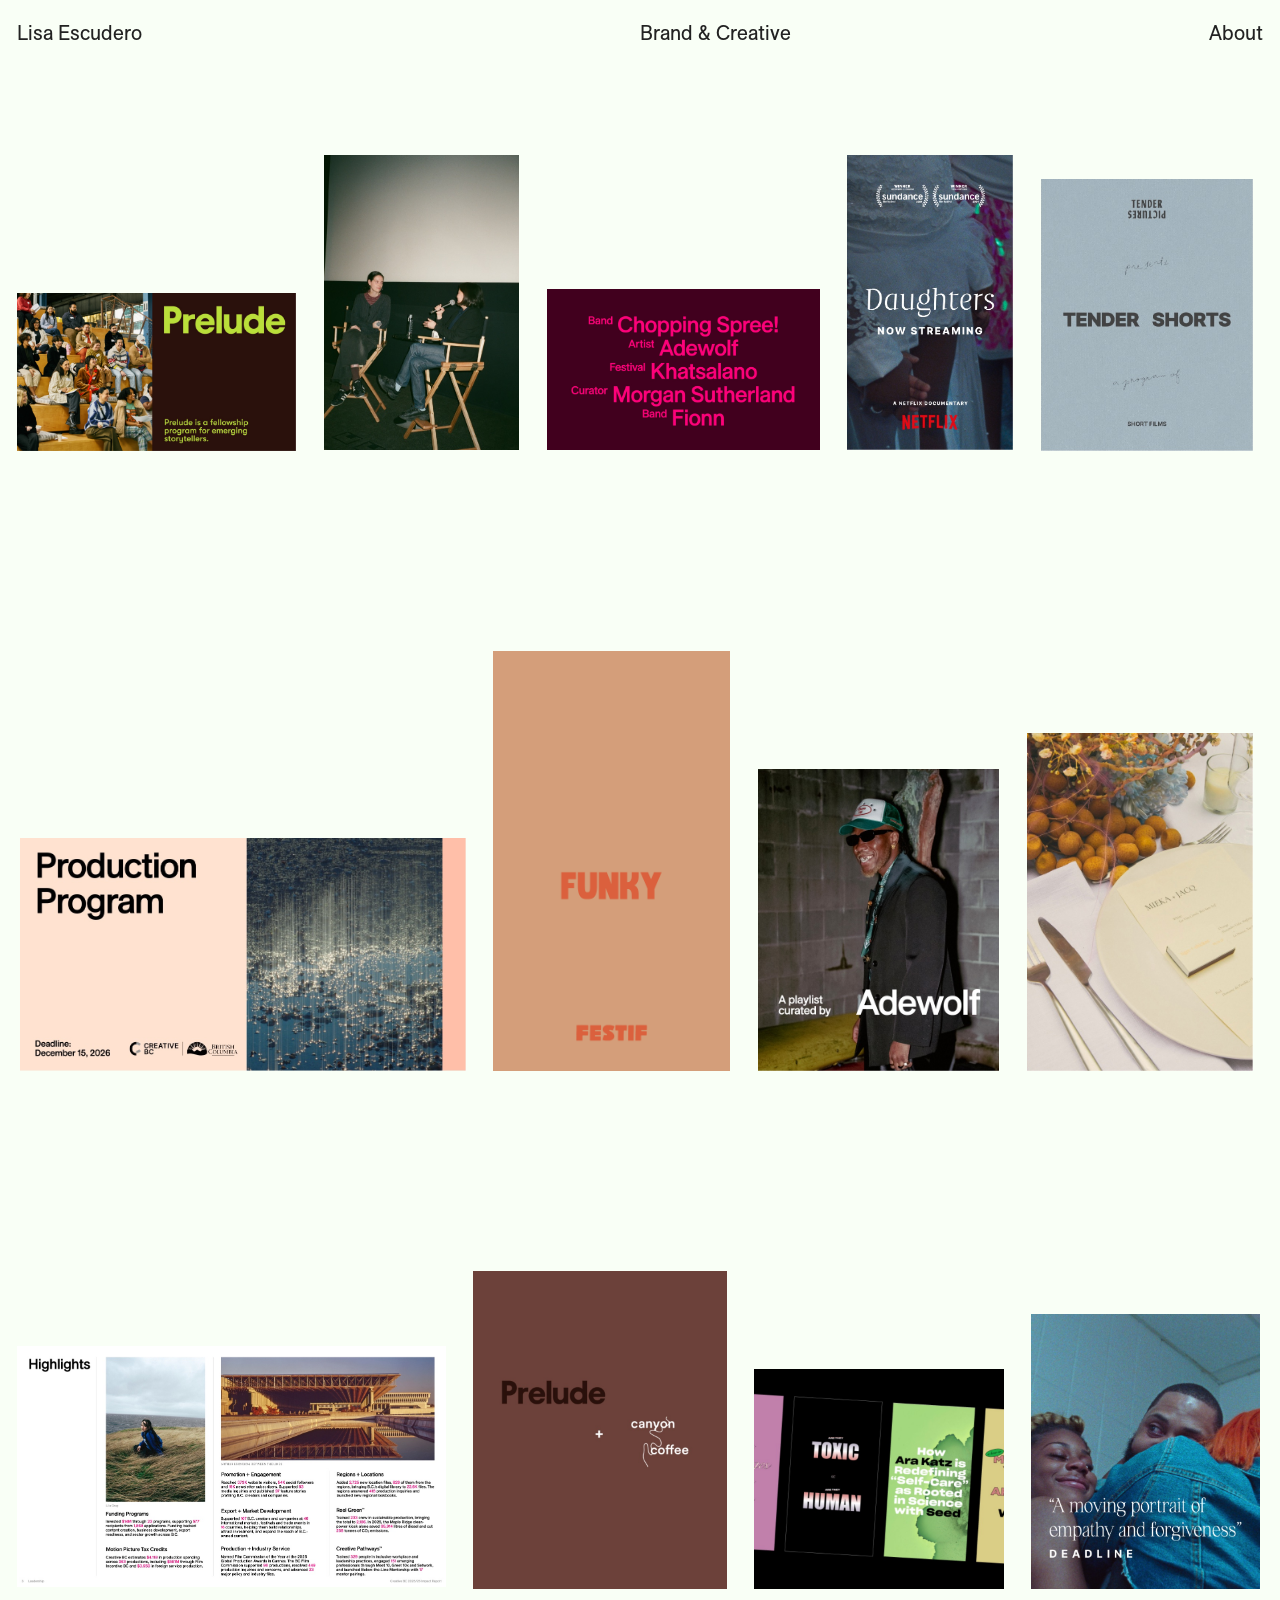
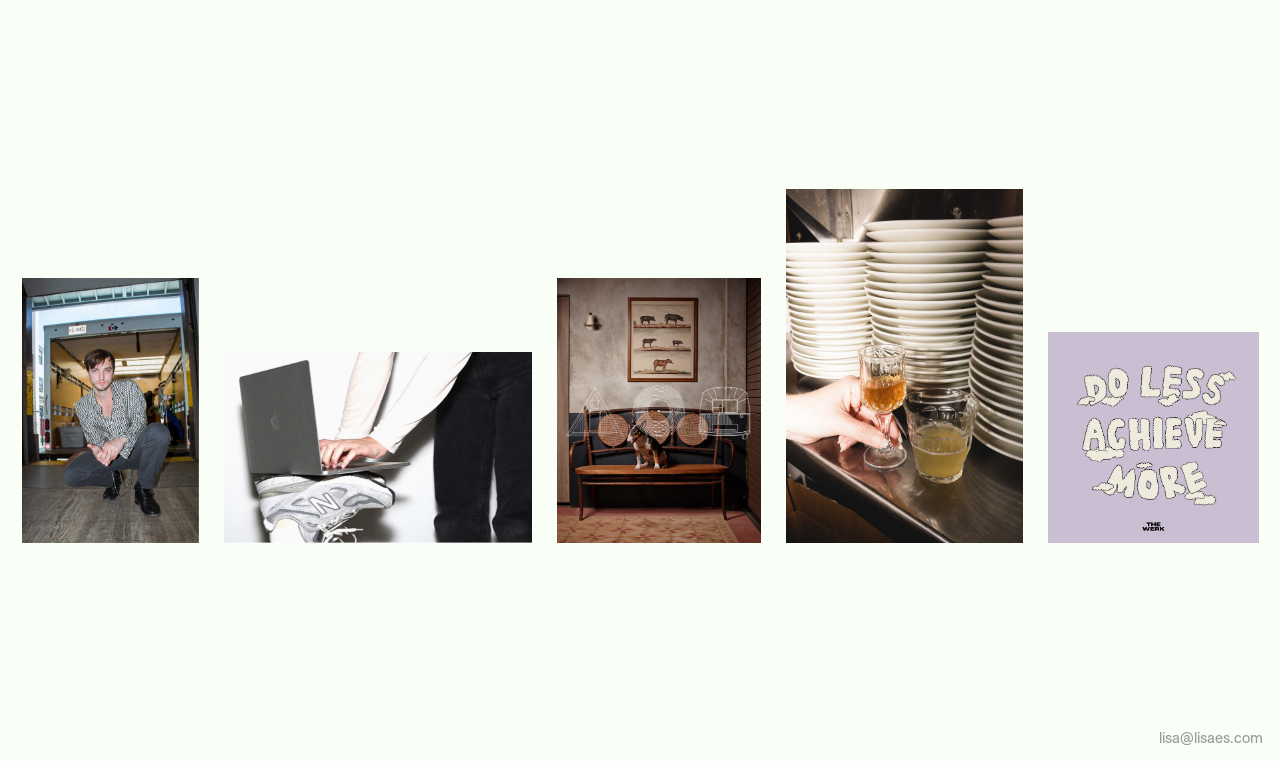
==== commit 65903bad: "Publish site update" ====
--- a/index.html
+++ b/index.html
@@ -16,31 +16,31 @@
     <a class="name" href="/">Lisa Escudero</a>
     <span class="tagline">Brand &amp; Creative</span>
     <nav aria-label="Main">
-      <a href="about.html">About</a>
+      <a href="/about">About</a>
     </nav>
   </header>
 
   <main>
     <!-- Generated by tools/make-collage.py — edit descriptions in descriptions.txt -->
     <div class="collage" style="aspect-ratio: 1280 / 1988.51">
-      <a class="tile" href="images/01-prelude-intro.jpg" style="left:1.3281%;top:6.9600%;width:21.8109%;height:7.9014%" data-index="0" data-description=""><img src="images/01-prelude-intro.jpg" alt="Prelude fellowship introduction card" loading="lazy"></a>
-      <a class="tile" href="images/02-prelude-film-club.jpg" style="left:25.2883%;top:0.0000%;width:15.2930%;height:14.8478%" data-index="1" data-description=""><img src="images/02-prelude-film-club.jpg" alt="Prelude Film Club conversation on stage" loading="lazy"></a>
-      <a class="tile" href="images/03-curated-by.jpg" style="left:42.7438%;top:6.7372%;width:21.3031%;height:8.1202%" data-index="2" data-description=""><img src="images/03-curated-by.jpg" alt="Curated By lineup graphic" loading="lazy"></a>
-      <a class="tile" href="images/04-daughters-now-streaming.jpg" style="left:66.1852%;top:0.0000%;width:12.9828%;height:14.8569%" data-index="3" data-description=""><img src="images/04-daughters-now-streaming.jpg" alt="DAUGHTERS now streaming on Netflix" loading="lazy"></a>
-      <a class="tile" href="images/05-tender-shorts.jpg" style="left:81.3227%;top:1.2250%;width:16.5680%;height:13.6479%" data-index="4" data-description=""><img src="images/05-tender-shorts.jpg" alt="Tender Shorts poster" loading="lazy"></a>
-      <a class="tile" href="images/06-production-program.jpg" style="left:1.5625%;top:34.3358%;width:34.8227%;height:11.7123%" data-index="5" data-description=""><img src="images/06-production-program.jpg" alt="Creative BC Production Program announcement" loading="lazy"></a>
-      <a class="tile" href="images/07-festif.gif" style="left:38.5539%;top:24.9307%;width:18.4641%;height:21.1299%" data-index="6" data-description=""><img src="images/07-festif.gif" alt="Festif amaro flavours animation" loading="lazy"></a>
-      <a class="tile" href="images/08-adewolf.jpg" style="left:59.1977%;top:30.8769%;width:18.8891%;height:15.1988%" data-index="7" data-description=""><img src="images/08-adewolf.jpg" alt="A playlist curated by Adewolf" loading="lazy"></a>
-      <a class="tile" href="images/09-wedding-table.jpg" style="left:80.2555%;top:29.0569%;width:17.6344%;height:17.0193%" data-index="8" data-description=""><img src="images/09-wedding-table.jpg" alt="Wedding place setting with minimal stationery" loading="lazy"></a>
-      <a class="tile" href="images/10-impact-report.jpg" style="left:1.3281%;top:59.9057%;width:33.5055%;height:12.1317%" data-index="9" data-description=""><img src="images/10-impact-report.jpg" alt="Creative BC 2025/26 Impact Report highlights spread" loading="lazy"></a>
-      <a class="tile" href="images/11-prelude-canyon.jpg" style="left:36.9430%;top:56.1340%;width:19.8438%;height:15.9919%" data-index="10" data-description=""><img src="images/11-prelude-canyon.jpg" alt="Prelude and Canyon Coffee announcement" loading="lazy"></a>
-      <a class="tile" href="images/12-the-werk.jpg" style="left:58.8961%;top:61.0623%;width:19.5312%;height:11.0636%" data-index="11" data-description=""><img src="images/12-the-werk.jpg" alt="The Werk social posts" loading="lazy"></a>
-      <a class="tile" href="images/13-deadline.jpg" style="left:80.5367%;top:58.2964%;width:17.8906%;height:13.8295%" data-index="12" data-description=""><img src="images/13-deadline.jpg" alt="Deadline review quote over a film still" loading="lazy"></a>
-      <a class="tile" href="images/14-photographer.jpg" style="left:1.7188%;top:86.6594%;width:13.8180%;height:13.3406%" data-index="13" data-description=""><img src="images/14-photographer.jpg" alt="Portrait crouching in a loading dock" loading="lazy"></a>
-      <a class="tile" href="images/15-laptop.jpg" style="left:17.4898%;top:90.3807%;width:24.0625%;height:9.6052%" data-index="14" data-description=""><img src="images/15-laptop.jpg" alt="Laptop on knees with sneakers" loading="lazy"></a>
-      <a class="tile" href="images/16-portrait.jpg" style="left:43.5055%;top:86.6594%;width:15.9375%;height:13.3266%" data-index="15" data-description=""><img src="images/16-portrait.jpg" alt="Portrait in a dining room" loading="lazy"></a>
-      <a class="tile" href="images/17-canyon-coffee-apero.jpg" style="left:61.3961%;top:82.1836%;width:18.5156%;height:17.8023%" data-index="16" data-description=""><img src="images/17-canyon-coffee-apero.jpg" alt="Chloe Cooks x Canyon Coffee apero in Echo Park" loading="lazy"></a>
-      <a class="tile" href="images/18-do-less.jpg" style="left:81.8648%;top:89.3750%;width:16.4844%;height:10.6110%" data-index="17" data-description=""><img src="images/18-do-less.jpg" alt="Do Less, Achieve More graphic" loading="lazy"></a>
+      <a class="tile" href="images/01-prelude-intro.jpg" style="left:1.3281%;top:6.9600%;width:21.8109%;height:7.9014%" data-index="0" data-description="Prelude Fellowship Program Brand and Program Advisor. Various graphic and marketing material."><img src="images/01-prelude-intro.jpg" alt="Prelude fellowship introduction card" loading="lazy"></a>
+      <a class="tile" href="images/02-prelude-film-club.jpg" style="left:25.2883%;top:0.0000%;width:15.2930%;height:14.8478%" data-index="1" data-description="Prelude Film Club. Creative direction for program imagery. Photography by Kimberly Molina."><img src="images/02-prelude-film-club.jpg" alt="Prelude Film Club conversation on stage" loading="lazy"></a>
+      <a class="tile" href="images/03-curated-by.jpg" style="left:42.7438%;top:6.7372%;width:21.3031%;height:8.1202%" data-index="2" data-description="A B.C.-wide music campaign for Creative BC."><img src="images/03-curated-by.jpg" alt="Curated By lineup graphic" loading="lazy"></a>
+      <a class="tile" href="images/04-daughters-now-streaming.jpg" style="left:66.1852%;top:0.0000%;width:12.9828%;height:14.8569%" data-index="3" data-description="DAUGHTERS launch campaign."><img src="images/04-daughters-now-streaming.jpg" alt="DAUGHTERS now streaming on Netflix" loading="lazy"></a>
+      <a class="tile" href="images/05-tender-shorts.jpg" style="left:81.3227%;top:1.2250%;width:16.5680%;height:13.6479%" data-index="4" data-description="Tender Pictures Shorts poster."><img src="images/05-tender-shorts.jpg" alt="Tender Shorts poster" loading="lazy"></a>
+      <a class="tile" href="images/06-production-program.jpg" style="left:1.5625%;top:34.3358%;width:34.8227%;height:11.7123%" data-index="5" data-description="Corporate program promotions for Creative BC."><img src="images/06-production-program.jpg" alt="Creative BC Production Program announcement" loading="lazy"></a>
+      <a class="tile" href="images/07-festif.gif" style="left:38.5539%;top:24.9307%;width:18.4641%;height:21.1299%" data-index="6" data-description="Graphic work for Festif, an amaro spirit brand. Visual identity by Wedge Studio."><img src="images/07-festif.gif" alt="Festif amaro flavours animation" loading="lazy"></a>
+      <a class="tile" href="images/08-adewolf.jpg" style="left:59.1977%;top:30.8769%;width:18.8891%;height:15.1988%" data-index="7" data-description="A B.C.-wide music campaign for Creative BC."><img src="images/08-adewolf.jpg" alt="A playlist curated by Adewolf" loading="lazy"></a>
+      <a class="tile" href="images/09-wedding-table.jpg" style="left:80.2555%;top:29.0569%;width:17.6344%;height:17.0193%" data-index="8" data-description="Wedding stationery featured in Vogue Weddings."><img src="images/09-wedding-table.jpg" alt="Wedding place setting with minimal stationery" loading="lazy"></a>
+      <a class="tile" href="images/10-impact-report.jpg" style="left:1.3281%;top:59.9057%;width:33.5055%;height:12.1317%" data-index="9" data-description="Corporate report design for Creative BC."><img src="images/10-impact-report.jpg" alt="Creative BC 2025/26 Impact Report highlights spread" loading="lazy"></a>
+      <a class="tile" href="images/11-prelude-canyon.jpg" style="left:36.9430%;top:56.1340%;width:19.8438%;height:15.9919%" data-index="10" data-description="Promotional collab between Prelude and Canyon Coffee."><img src="images/11-prelude-canyon.jpg" alt="Prelude and Canyon Coffee announcement" loading="lazy"></a>
+      <a class="tile" href="images/12-the-werk.jpg" style="left:58.8961%;top:61.0623%;width:19.5312%;height:11.0636%" data-index="11" data-description="Social media collateral for The Werk, an editorial site by Werklab."><img src="images/12-the-werk.jpg" alt="The Werk social posts" loading="lazy"></a>
+      <a class="tile" href="images/13-deadline.jpg" style="left:80.5367%;top:58.2964%;width:17.8906%;height:13.8295%" data-index="12" data-description="DAUGHTERS launch campaign."><img src="images/13-deadline.jpg" alt="Deadline review quote over a film still" loading="lazy"></a>
+      <a class="tile" href="images/14-photographer.jpg" style="left:1.7188%;top:86.6594%;width:13.8180%;height:13.3406%" data-index="13" data-description="Creative direction for Richard Harmon. Photographed by Mescondi."><img src="images/14-photographer.jpg" alt="Portrait crouching in a loading dock" loading="lazy"></a>
+      <a class="tile" href="images/15-laptop.jpg" style="left:17.4898%;top:90.3807%;width:24.0625%;height:9.6052%" data-index="14" data-description="Creative direction for The Werk, an editorial site by Werklab."><img src="images/15-laptop.jpg" alt="Laptop on knees with sneakers" loading="lazy"></a>
+      <a class="tile" href="images/16-portrait.jpg" style="left:43.5055%;top:86.6594%;width:15.9375%;height:13.3266%" data-index="15" data-description="Graphic work for Tenants of the Trees in Silverlake, LA."><img src="images/16-portrait.jpg" alt="Portrait in a dining room" loading="lazy"></a>
+      <a class="tile" href="images/17-canyon-coffee-apero.jpg" style="left:61.3961%;top:82.1836%;width:18.5156%;height:17.8023%" data-index="16" data-description="Prelude fundraiser. Creative direction for program imagery. Photography by Emily Ferretti."><img src="images/17-canyon-coffee-apero.jpg" alt="Chloe Cooks x Canyon Coffee apero in Echo Park" loading="lazy"></a>
+      <a class="tile" href="images/18-do-less.jpg" style="left:81.8648%;top:89.3750%;width:16.4844%;height:10.6110%" data-index="17" data-description="Creative direction for The Werk, an editorial site by Werklab. Visual identity by Kastor and Pollux."><img src="images/18-do-less.jpg" alt="Do Less, Achieve More graphic" loading="lazy"></a>
     </div>
   </main>
 
